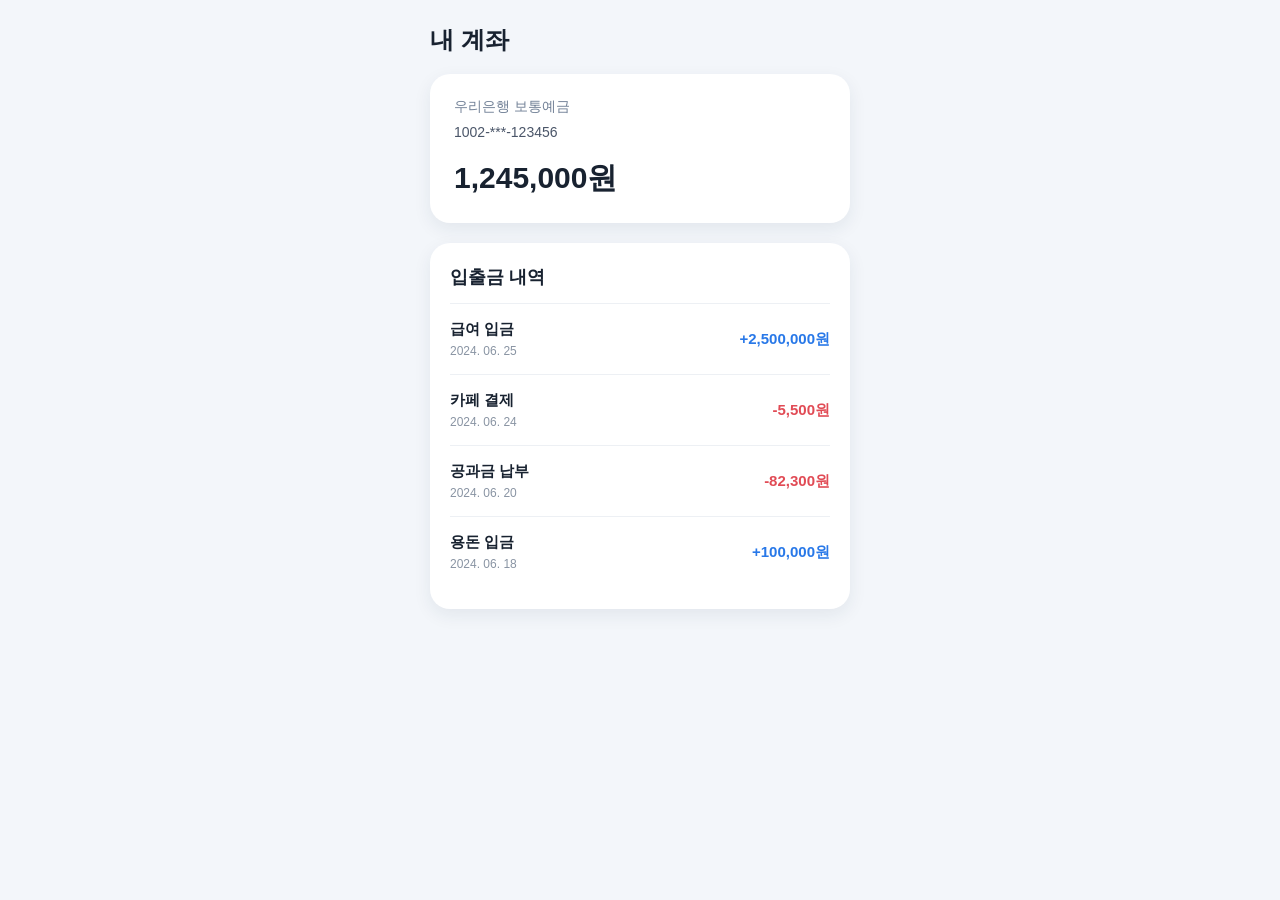
==== 03_실습/new.html @ d371af6a "feat: 실습03 different" ====
<!-- 은행 계좌 아래로 입출금 내역이 보이는 화면 만들어줘  -->
<!DOCTYPE html>
<html lang="ko">
<head>
  <meta charset="UTF-8">
  <meta name="viewport" content="width=device-width, initial-scale=1.0">
  <title>은행 계좌</title>
  <style>
    * {
      box-sizing: border-box;
    }

    body {
      margin: 0;
      padding: 24px 16px;
      background: #f3f6fa;
      color: #182230;
      font-family: Arial, "Malgun Gothic", sans-serif;
    }

    .container {
      width: 100%;
      max-width: 420px;
      margin: 0 auto;
    }

    h1 {
      margin: 0 0 18px;
      font-size: 24px;
    }

    .card,
    .history {
      background: #fff;
      border-radius: 20px;
      box-shadow: 0 6px 18px rgba(28, 49, 75, 0.08);
    }

    .card {
      padding: 24px;
      margin-bottom: 20px;
    }

    .label {
      color: #718096;
      font-size: 14px;
    }

    .account {
      margin-top: 8px;
      color: #4a5568;
      font-size: 14px;
    }

    .balance {
      margin: 18px 0 0;
      font-size: 30px;
      font-weight: 700;
    }

    .history {
      padding: 22px 20px;
    }

    .history h2 {
      margin: 0 0 14px;
      font-size: 18px;
    }

    .transaction {
      display: flex;
      align-items: center;
      justify-content: space-between;
      padding: 16px 0;
      border-top: 1px solid #edf0f4;
    }

    .transaction-info strong,
    .transaction-info span {
      display: block;
    }

    .transaction-info strong {
      margin-bottom: 5px;
      font-size: 15px;
    }

    .transaction-info span {
      color: #8994a3;
      font-size: 12px;
    }

    .amount {
      font-size: 15px;
      font-weight: 700;
      white-space: nowrap;
    }

    .deposit {
      color: #2878e8;
    }

    .withdrawal {
      color: #e14b55;
    }
  </style>
</head>
<body>
  <main class="container">
    <h1>내 계좌</h1>

    <section class="card" aria-label="계좌 정보">
      <div class="label">우리은행 보통예금</div>
      <div class="account">1002-***-123456</div>
      <p class="balance">1,245,000원</p>
    </section>

    <section class="history" aria-label="입출금 내역">
      <h2>입출금 내역</h2>
      <div class="transaction">
        <div class="transaction-info">
          <strong>급여 입금</strong>
          <span>2024. 06. 25</span>
        </div>
        <span class="amount deposit">+2,500,000원</span>
      </div>
      <div class="transaction">
        <div class="transaction-info">
          <strong>카페 결제</strong>
          <span>2024. 06. 24</span>
        </div>
        <span class="amount withdrawal">-5,500원</span>
      </div>
      <div class="transaction">
        <div class="transaction-info">
          <strong>공과금 납부</strong>
          <span>2024. 06. 20</span>
        </div>
        <span class="amount withdrawal">-82,300원</span>
      </div>
      <div class="transaction">
        <div class="transaction-info">
          <strong>용돈 입금</strong>
          <span>2024. 06. 18</span>
        </div>
        <span class="amount deposit">+100,000원</span>
      </div>
    </section>
  </main>

</body>
</html>
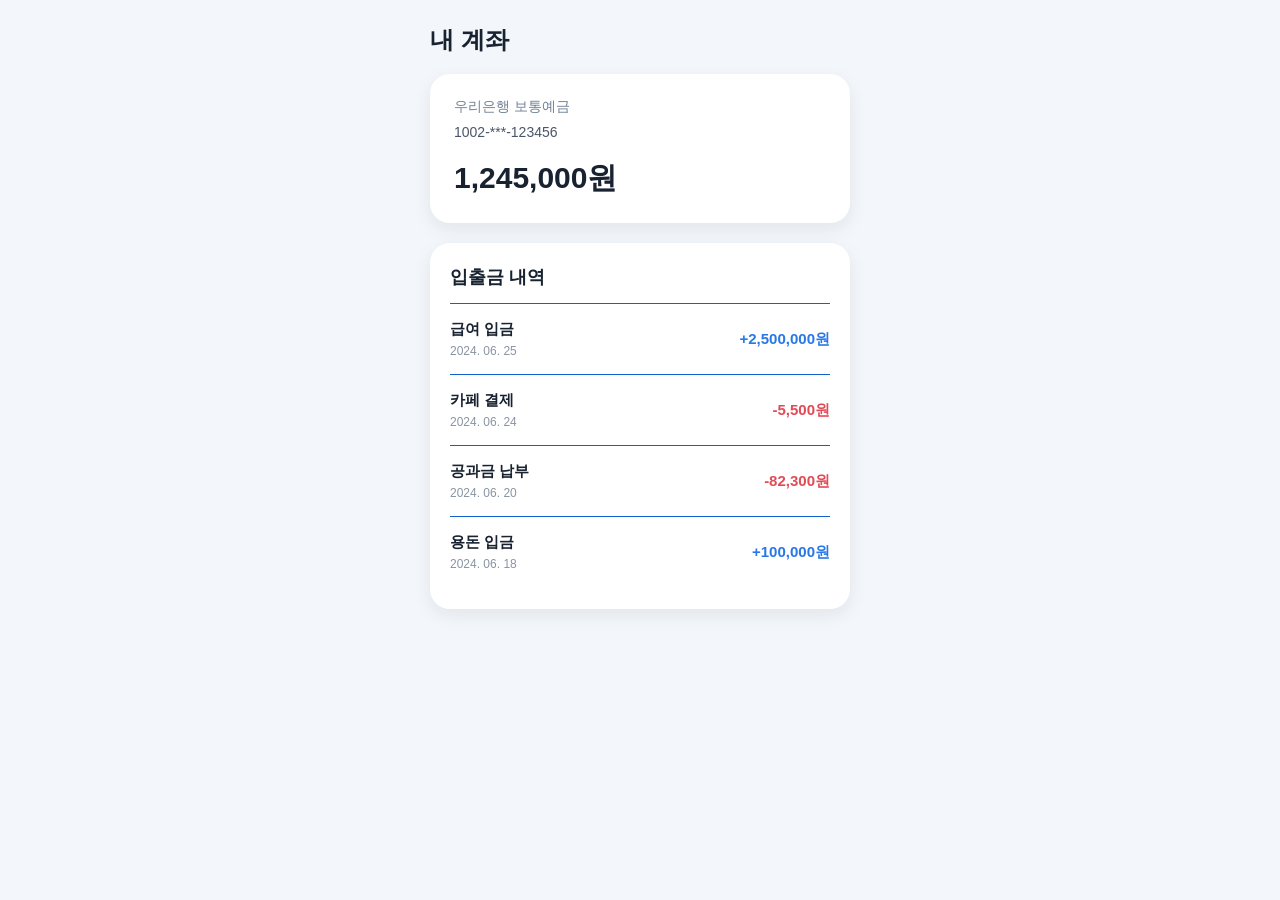
==== commit 292cdbf8: "feat: 실습03 and ignore files3" ====
--- a/03_실습/new.html
+++ b/03_실습/new.html
@@ -72,7 +72,7 @@
       align-items: center;
       justify-content: space-between;
       padding: 16px 0;
-      border-top: 1px solid #edf0f4;
+      border-top: 1px solid #1063cf;
     }
 
     .transaction-info strong,
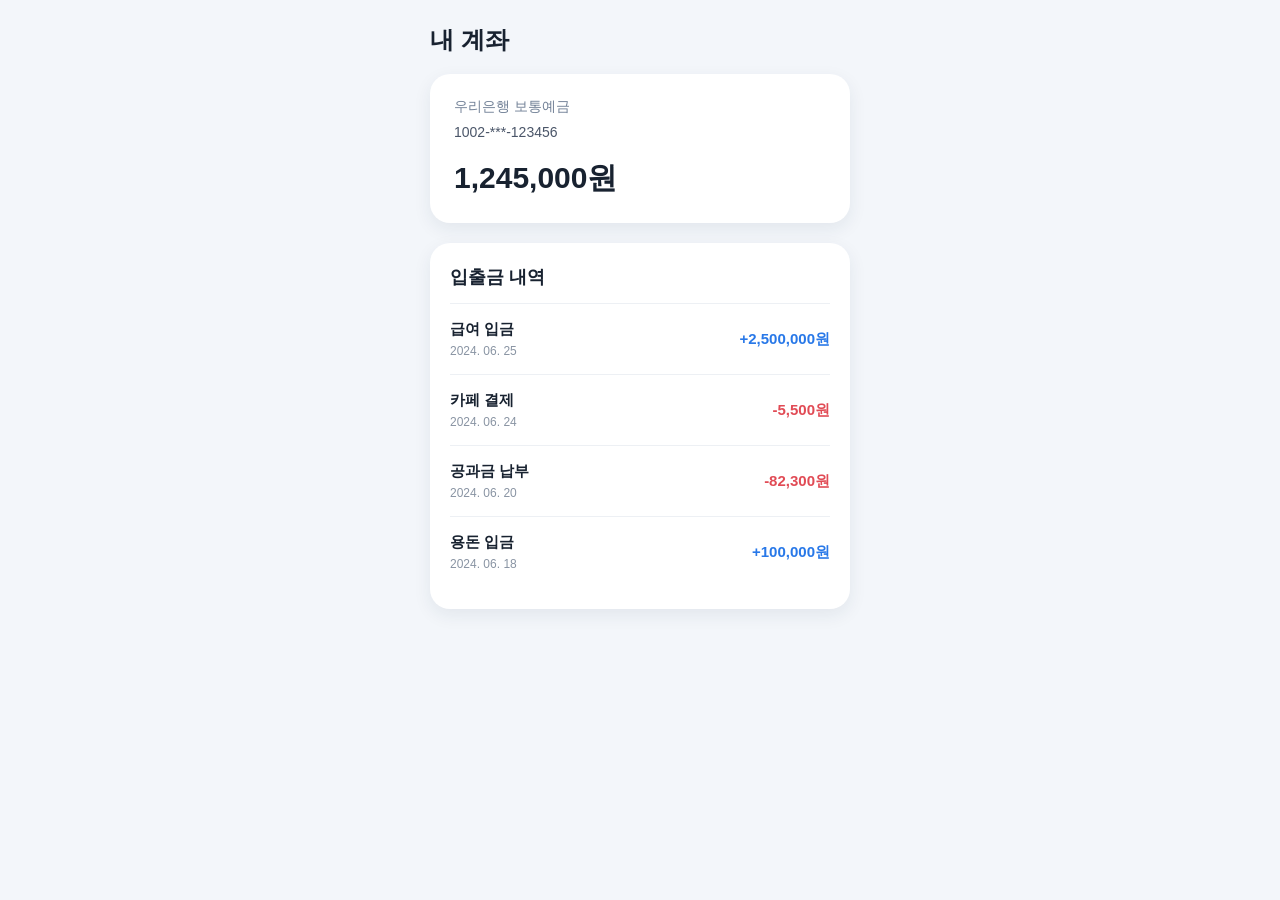
==== commit 68de4a40: "feat: 실습03 retry" ====
--- a/03_실습/new.html
+++ b/03_실습/new.html
@@ -72,7 +72,7 @@
       align-items: center;
       justify-content: space-between;
       padding: 16px 0;
-      border-top: 1px solid #1063cf;
+      border-top: 1px solid #edf0f4;
     }
 
     .transaction-info strong,
